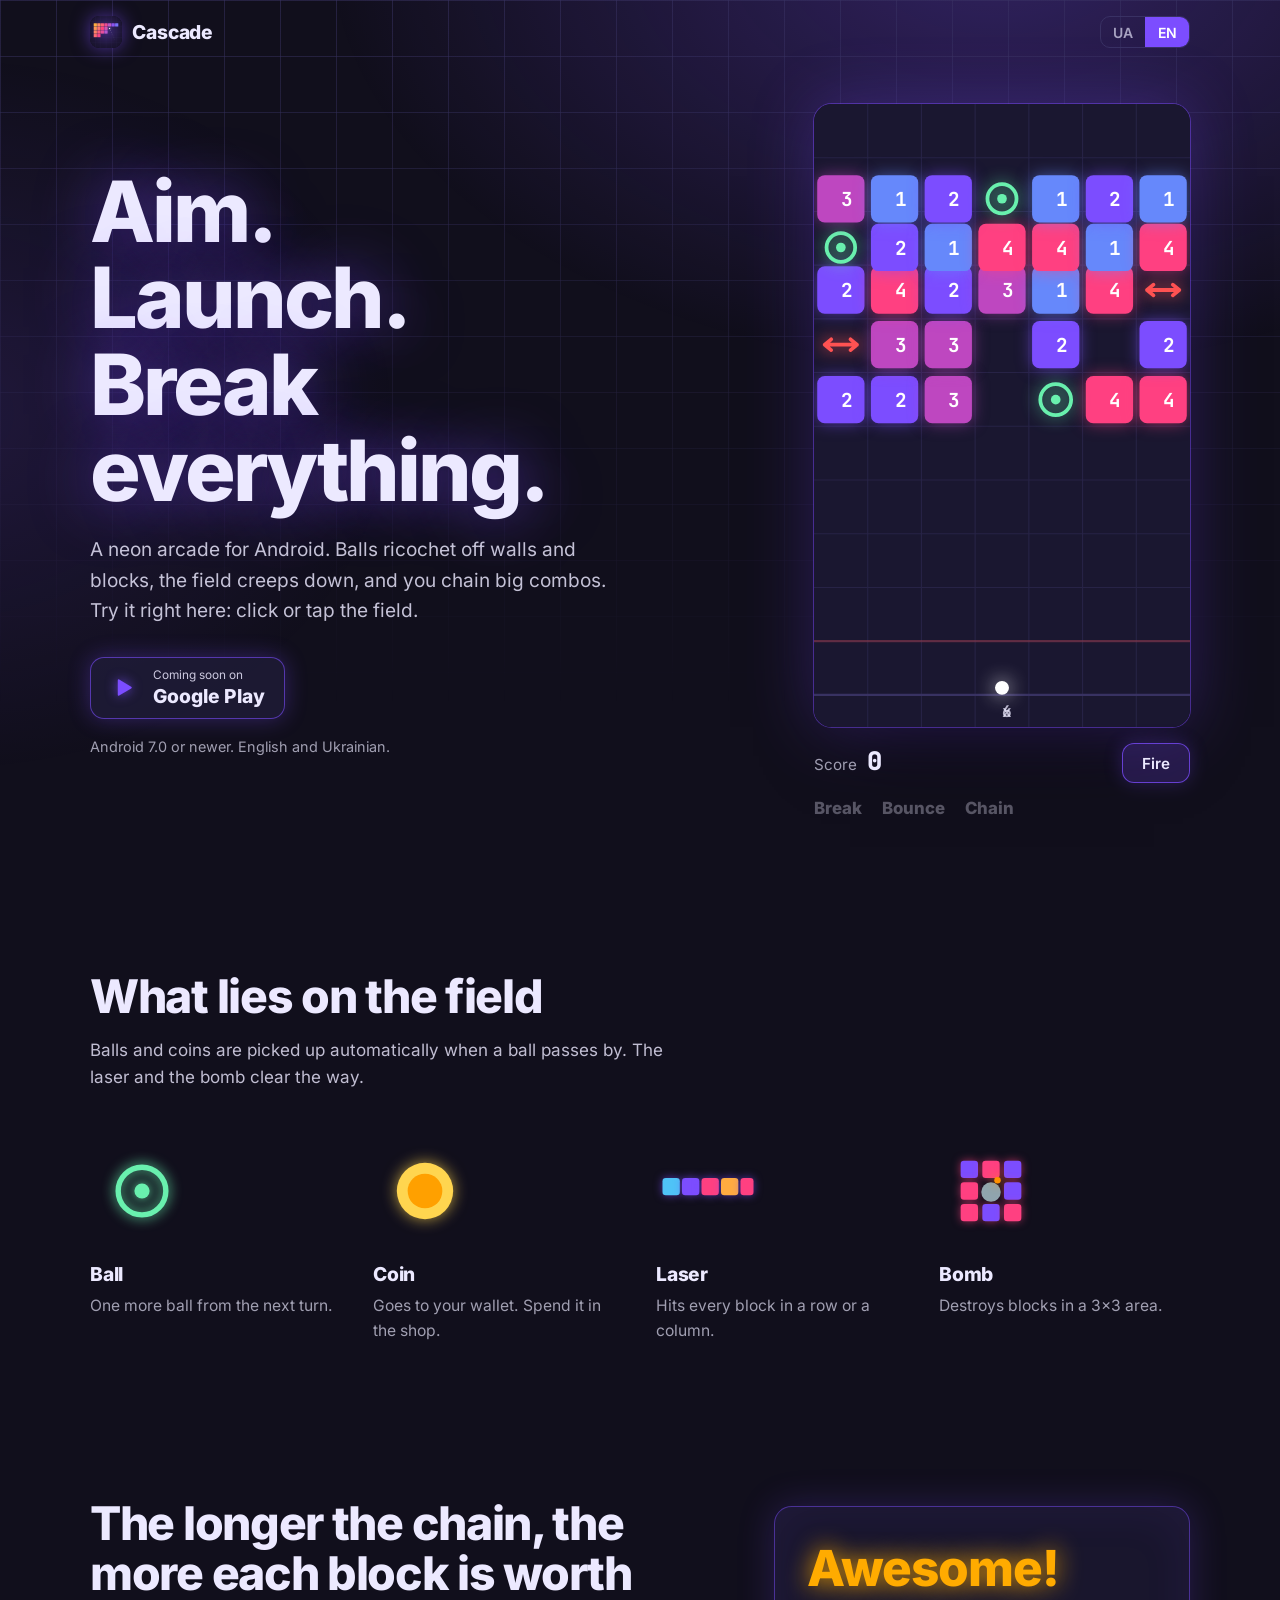
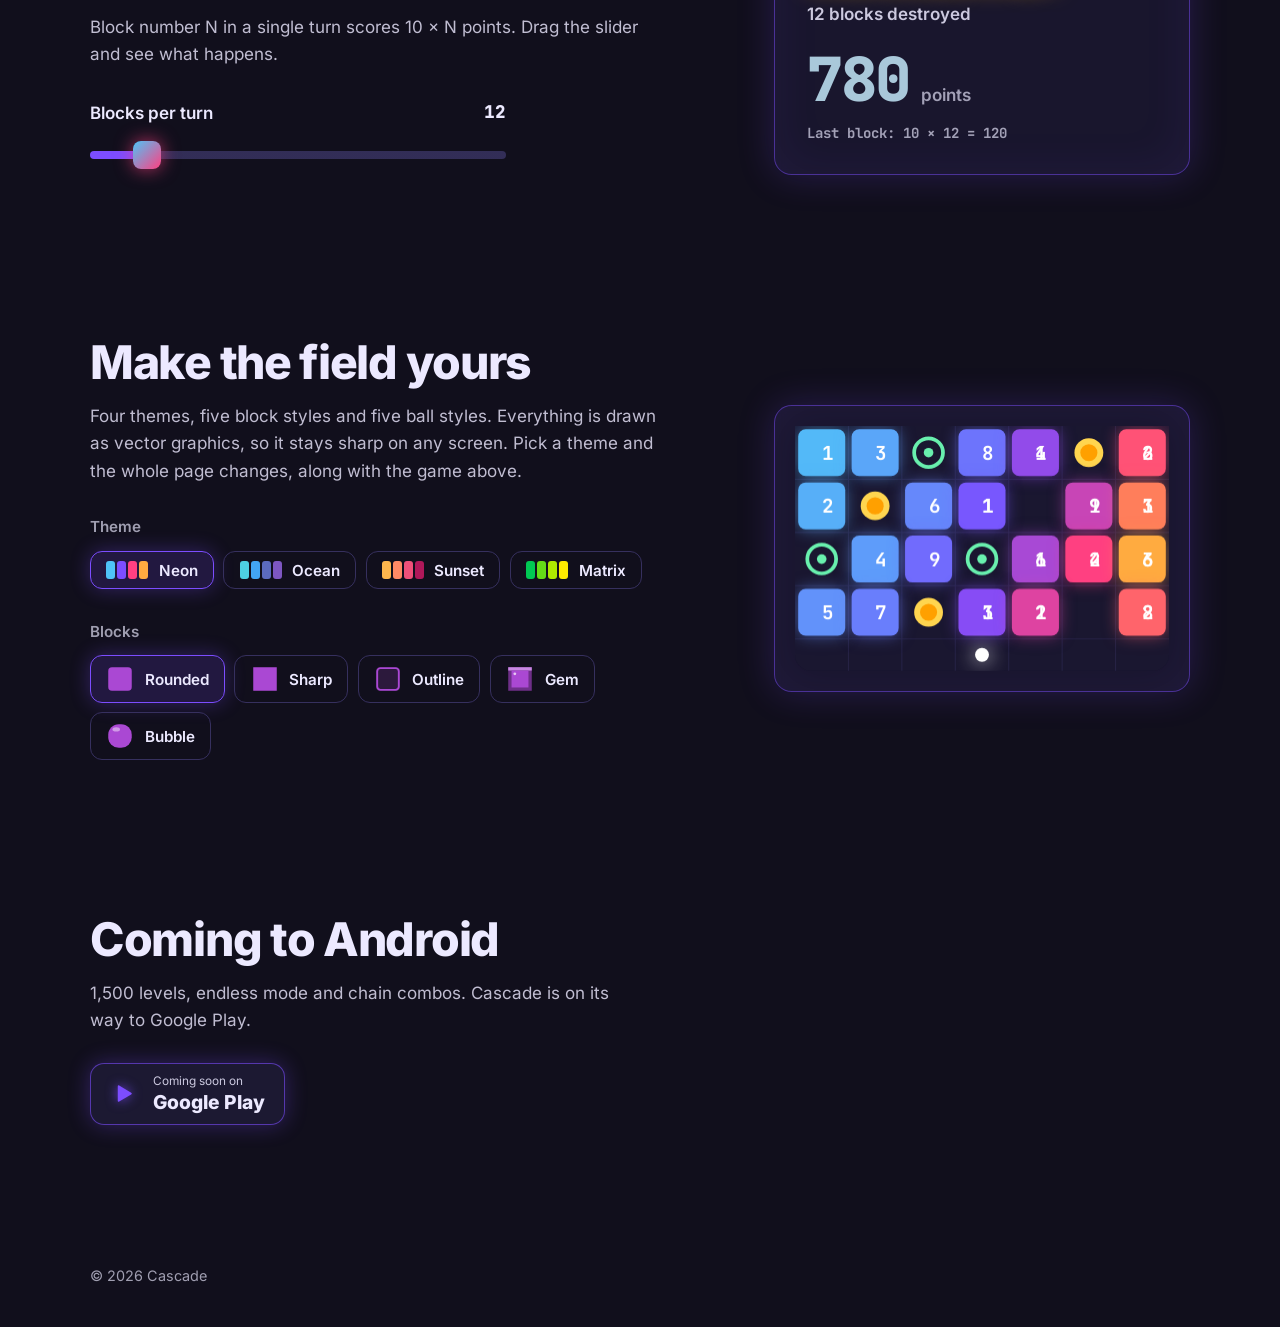
==== index.html @ 1130b884 "Add Cascade landing page and shared play-badge component - index.html: landing with a playable demo " ====
<!doctype html>
<html lang="uk">
<head>
  <meta charset="utf-8">
  <meta name="viewport" content="width=device-width, initial-scale=1">
  <title>Cascade: Ламай і відбивай</title>
  <meta name="description" content="Неонова аркада для Android: цілься, запускай кульки, ламай блоки й збирай комбо. 1500 рівнів і нескінченний режим. Скоро в Google Play.">
  <meta name="theme-color" content="#110F1C">
  <meta property="og:type" content="website">
  <meta property="og:title" content="Cascade: Ламай і відбивай">
  <meta property="og:description" content="Неонова аркада для Android: кульки, блоки й ланцюжки комбо. Скоро в Google Play.">
  <meta property="og:image" content="https://witchdoctor90.github.io/cascade-game-shared/assets/img/og.png">
  <meta name="twitter:card" content="summary_large_image">
  <link rel="icon" type="image/png" sizes="64x64" href="assets/img/icon-64.png">
  <link rel="icon" type="image/png" sizes="192x192" href="assets/img/icon-192.png">
  <link rel="apple-touch-icon" href="assets/img/icon-180.png">
  <link rel="preload" href="assets/fonts/inter_extrabold.ttf" as="font" type="font/ttf" crossorigin>
  <link rel="stylesheet" href="assets/css/site.css">
</head>
<body>
  <div class="backdrop" aria-hidden="true"></div>

  <header class="top">
    <a class="brand" href="#top" aria-label="Cascade">
      <img src="assets/img/icon-64.png" width="32" height="32" alt="">
      <span>Cascade</span>
    </a>
    <div class="lang" role="group" aria-label="Мова / Language">
      <button type="button" data-lang="uk" aria-pressed="true">UA</button>
      <button type="button" data-lang="en" aria-pressed="false">EN</button>
    </div>
  </header>

  <main id="top">
    <section class="hero">
      <div class="hero-copy">
        <h1>
          <span data-i18n="hero.l1">Цілься.</span>
          <span data-i18n="hero.l2">Запускай.</span>
          <span data-i18n="hero.l3">Ламай усе.</span>
        </h1>
        <p class="lead" data-i18n="hero.lead">Неонова аркада для Android. Кульки відлітають від стін і блоків, поле повільно опускається, а ти збираєш ланцюжки. Спробуй просто тут: наведи на поле й клікни.</p>
        <play-badge></play-badge>
        <p class="fine" data-i18n="hero.fine">Android 7.0 і новіший. Українська та англійська мови.</p>
      </div>

      <div class="stage">
        <div class="frame">
          <canvas id="game" tabindex="0" role="img"
                  data-i18n-attr="aria-label:game.label"
                  aria-label="Демо гри Cascade. Клікніть, щоб вистрелити кульками. Стрілки змінюють кут, пробіл стріляє."></canvas>
        </div>
        <div class="hud">
          <div class="score"><span data-i18n="game.score">Очки</span> <output id="score" aria-live="off">0</output></div>
          <ul class="words" aria-hidden="true">
            <li data-word="break" data-i18n="word.break">Ламай</li>
            <li data-word="bounce" data-i18n="word.bounce">Відбивай</li>
            <li data-word="chain" data-i18n="word.chain">Ланцюжки</li>
          </ul>
          <button type="button" id="fire" class="btn" data-i18n="game.fire">Вистрелити</button>
        </div>
      </div>
    </section>

    <section class="sec bonuses" id="bonuses">
      <div class="head">
        <h2 data-i18n="bonus.title">Що лежить на полі</h2>
        <p data-i18n="bonus.lead">Кульки та монети збираються самі, коли кулька пролітає поруч. Лазер і бомба розчищають шлях.</p>
      </div>
      <ul class="bonus-list">
        <li class="bonus" data-kind="ball">
          <svg viewBox="0 0 96 96" aria-hidden="true">
            <circle class="ring" cx="48" cy="48" r="22"/>
            <circle class="core" cx="48" cy="48" r="7"/>
            <text class="plus" x="48" y="30" text-anchor="middle">+1</text>
          </svg>
          <h3 data-i18n="bonus.ball.t">Кулька</h3>
          <p data-i18n="bonus.ball.d">Ще одна кулька з наступного ходу.</p>
        </li>
        <li class="bonus" data-kind="coin">
          <svg viewBox="0 0 96 96" aria-hidden="true">
            <ellipse class="coin-outer" cx="48" cy="48" rx="26" ry="26"/>
            <ellipse class="coin-inner" cx="48" cy="48" rx="16" ry="16"/>
          </svg>
          <h3 data-i18n="bonus.coin.t">Монета</h3>
          <p data-i18n="bonus.coin.d">Іде до гаманця. Витратиш у магазині.</p>
        </li>
        <li class="bonus" data-kind="laser">
          <svg viewBox="0 0 96 96" aria-hidden="true">
            <g class="row">
              <rect x="6" y="36" width="16" height="16" rx="3"/>
              <rect x="24" y="36" width="16" height="16" rx="3"/>
              <rect x="42" y="36" width="16" height="16" rx="3"/>
              <rect x="60" y="36" width="16" height="16" rx="3"/>
              <rect x="78" y="36" width="12" height="16" rx="3"/>
            </g>
            <rect class="beam" x="0" y="42" width="96" height="4" rx="2"/>
          </svg>
          <h3 data-i18n="bonus.laser.t">Лазер</h3>
          <p data-i18n="bonus.laser.d">Б'є по всіх блоках ряду або стовпця.</p>
        </li>
        <li class="bonus" data-kind="bomb">
          <svg viewBox="0 0 96 96" aria-hidden="true">
            <g class="around">
              <rect x="20" y="20" width="16" height="16" rx="3"/>
              <rect x="40" y="20" width="16" height="16" rx="3"/>
              <rect x="60" y="20" width="16" height="16" rx="3"/>
              <rect x="20" y="40" width="16" height="16" rx="3"/>
              <rect x="60" y="40" width="16" height="16" rx="3"/>
              <rect x="20" y="60" width="16" height="16" rx="3"/>
              <rect x="40" y="60" width="16" height="16" rx="3"/>
              <rect x="60" y="60" width="16" height="16" rx="3"/>
            </g>
            <circle class="bomb" cx="48" cy="49" r="9"/>
            <circle class="spark" cx="54" cy="38" r="3"/>
            <circle class="blast" cx="48" cy="48" r="10"/>
          </svg>
          <h3 data-i18n="bonus.bomb.t">Бомба</h3>
          <p data-i18n="bonus.bomb.d">Руйнує блоки в зоні 3×3.</p>
        </li>
      </ul>
    </section>

    <section class="sec combo" id="combo">
      <div class="head">
        <h2 data-i18n="combo.title">Чим довший ланцюжок, тим дорожчий кожен блок</h2>
        <p data-i18n="combo.lead">Блок номер N за один хід дає 10 × N очок. Перетягни повзунок і подивись, що виходить.</p>
        <div class="range">
          <label for="combo-range"><span data-i18n="combo.label">Блоків за хід</span> <output id="combo-n">12</output></label>
          <input id="combo-range" type="range" min="1" max="100" value="12">
        </div>
      </div>
      <div class="readout glow" id="readout">
        <div class="banner" id="combo-banner">Неймовірно!</div>
        <div class="sub" id="combo-sub">12 блоків знищено</div>
        <div class="points"><output id="combo-points">390</output> <span data-i18n="combo.points">очок</span></div>
        <p class="formula" id="combo-formula">Останній блок: 10 × 12 = 120</p>
      </div>
    </section>

    <section class="sec style" id="style">
      <div class="head">
        <h2 data-i18n="style.title">Зроби поле своїм</h2>
        <p data-i18n="style.lead">Чотири теми, п'ять стилів блоків і п'ять стилів кульок. Усе малюється векторно, тому лишається чітким на будь-якому екрані. Обери тему, і зміниться вся сторінка разом із грою нагорі.</p>
        <fieldset class="group">
          <legend data-i18n="style.themes">Тема</legend>
          <div class="choices" id="themes"></div>
        </fieldset>
        <fieldset class="group">
          <legend data-i18n="style.blocks">Блоки</legend>
          <div class="choices" id="blocks"></div>
        </fieldset>
      </div>
      <div class="preview glow">
        <canvas id="preview" aria-hidden="true"></canvas>
      </div>
    </section>

    <section class="sec closing">
      <h2 data-i18n="closing.title">Скоро на Android</h2>
      <p data-i18n="closing.lead">1500 рівнів, нескінченний режим і ланцюжки комбо. Cascade з'явиться в Google Play.</p>
      <play-badge></play-badge>
    </section>
  </main>

  <footer class="foot">
    <span>© 2026 Cascade</span>
  </footer>

  <script src="shared/play-badge.js" defer></script>
  <script src="assets/js/cascade.js" defer></script>
  <script src="assets/js/site.js" defer></script>
</body>
</html>
---- assets/css/site.css ----
/* Cascade landing. The palette follows the game's own neon theme and is swapped at runtime by site.js. */

@font-face { font-family: Inter; font-weight: 400; font-display: swap; src: url('../fonts/inter_regular.ttf') format('truetype'); }
@font-face { font-family: Inter; font-weight: 600; font-display: swap; src: url('../fonts/inter_semibold.ttf') format('truetype'); }
@font-face { font-family: Inter; font-weight: 800; font-display: swap; src: url('../fonts/inter_extrabold.ttf') format('truetype'); }
@font-face { font-family: 'JetBrains Mono'; font-weight: 700; font-display: swap; src: url('../fonts/jetbrains_mono_bold.ttf') format('truetype'); }
@font-face { font-family: 'JetBrains Mono'; font-weight: 800; font-display: swap; src: url('../fonts/jetbrains_mono_extrabold.ttf') format('truetype'); }

:root {
  --bg: #110f1c;
  --field: #1a1730;
  --line: #3b3566;
  --accent: #7c4dff;
  --on-accent: #fff;
  --surface: #221e3d;
  --text: #ece9ff;
  --item: #69f0ae;
  --coin: #ffd54f;
  --coin-inner: #ffa000;
  --laser: #ff5252;
  --bomb: #90a4ae;
  --spark: #ff9100;
  --b0: #4fc3f7;
  --b1: #7c4dff;
  --b2: #ff4081;
  --b3: #ffab40;
  --muted: color-mix(in srgb, var(--text) 66%, transparent);
  --gutter: clamp(1rem, 4vw, 2.5rem);
  --page: 1180px;
  --sans: Inter, system-ui, -apple-system, 'Segoe UI', sans-serif;
  --mono: 'JetBrains Mono', ui-monospace, 'SFMono-Regular', Menlo, monospace;
}

*, *::before, *::after { box-sizing: border-box; }

html { scroll-behavior: smooth; -webkit-text-size-adjust: 100%; }

body {
  margin: 0;
  background: var(--bg);
  color: var(--text);
  font: 400 1.0625rem/1.6 var(--sans);
  transition: background-color 0.4s ease, color 0.4s ease;
}

:focus-visible { outline: 2px solid var(--accent); outline-offset: 3px; }

/* ---------------------------------------------------------------- backdrop */

.backdrop {
  position: fixed;
  inset: 0;
  z-index: -1;
  pointer-events: none;
  background:
    radial-gradient(60rem 38rem at 78% -6%, color-mix(in srgb, var(--accent) 30%, transparent), transparent 70%),
    radial-gradient(40rem 32rem at -4% 46%, color-mix(in srgb, var(--accent) 14%, transparent), transparent 70%);
}

.backdrop::after {
  content: '';
  position: absolute;
  inset: 0;
  background-image:
    linear-gradient(color-mix(in srgb, var(--line) 50%, transparent) 1px, transparent 1px),
    linear-gradient(90deg, color-mix(in srgb, var(--line) 50%, transparent) 1px, transparent 1px);
  background-size: 56px 56px;
  mask-image: linear-gradient(180deg, #000 0%, transparent 78%);
  -webkit-mask-image: linear-gradient(180deg, #000 0%, transparent 78%);
}

/* ---------------------------------------------------------------- header */

.top {
  display: flex;
  align-items: center;
  justify-content: space-between;
  max-width: var(--page);
  margin: 0 auto;
  padding: 1rem var(--gutter);
}

.brand {
  display: inline-flex;
  align-items: center;
  gap: 0.65rem;
  color: var(--text);
  font-weight: 800;
  font-size: 1.2rem;
  letter-spacing: -0.01em;
  text-decoration: none;
}

.brand img {
  border-radius: 9px;
  box-shadow: 0 0 18px color-mix(in srgb, var(--accent) 55%, transparent);
}

.lang {
  display: inline-flex;
  border: 1px solid color-mix(in srgb, var(--line) 90%, transparent);
  border-radius: 10px;
  overflow: hidden;
}

.lang button {
  min-width: 2.75rem;
  padding: 0.4rem 0.7rem;
  border: 0;
  background: transparent;
  color: var(--muted);
  font: 600 0.875rem var(--sans);
  cursor: pointer;
  transition: background-color 0.2s, color 0.2s;
}

.lang button[aria-pressed='true'] { background: var(--accent); color: var(--on-accent); }

/* ---------------------------------------------------------------- glow panel (the game's own card) */

.glow {
  border: 1px solid color-mix(in srgb, var(--accent) 50%, transparent);
  border-radius: 1.1rem;
  background: color-mix(in srgb, var(--surface) 55%, transparent);
  box-shadow:
    0 0 36px color-mix(in srgb, var(--accent) 22%, transparent),
    inset 0 0 50px color-mix(in srgb, var(--accent) 8%, transparent);
  backdrop-filter: blur(6px);
  transition: border-color 0.4s, box-shadow 0.4s, background-color 0.4s;
}

/* ---------------------------------------------------------------- hero */

.hero {
  display: grid;
  grid-template-columns: minmax(0, 1.1fr) minmax(0, 23.5rem);
  gap: clamp(2rem, 6vw, 5rem);
  align-items: center;
  max-width: var(--page);
  margin: 0 auto;
  padding: clamp(1rem, 4vw, 2.5rem) var(--gutter) clamp(2.5rem, 6vw, 4.5rem);
}

h1 {
  margin: 0 0 1.4rem;
  font-size: clamp(2.8rem, 6.6vw, 5.4rem);
  font-weight: 800;
  line-height: 1.02;
  letter-spacing: -0.035em;
  text-shadow: 0 0 0.7em color-mix(in srgb, var(--accent) 60%, transparent);
}

h1 span { display: block; }

.lead {
  max-width: 34rem;
  margin: 0 0 1.9rem;
  color: color-mix(in srgb, var(--text) 82%, transparent);
  font-size: 1.1875rem;
}

.fine { margin: 1rem 0 0; color: var(--muted); font-size: 0.9rem; }

play-badge {
  --pb-font: var(--sans);
  --pb-fg: var(--text);
  --pb-muted: var(--text);
  --pb-accent: var(--accent);
  --pb-bg: color-mix(in srgb, var(--surface) 70%, transparent);
  --pb-border: color-mix(in srgb, var(--accent) 60%, transparent);
  --pb-glow: 0 0 22px color-mix(in srgb, var(--accent) 32%, transparent);
  --pb-radius: 14px;
  --pb-mark-filter: drop-shadow(0 0 6px color-mix(in srgb, var(--accent) 80%, transparent));
}

.stage { width: 100%; max-width: 23.5rem; justify-self: center; }

.frame {
  border-radius: 1.1rem;
  box-shadow:
    0 0 0 1px color-mix(in srgb, var(--accent) 45%, transparent),
    0 0 64px color-mix(in srgb, var(--accent) 30%, transparent),
    0 36px 80px -36px #000;
  transition: box-shadow 0.4s;
}

#game {
  display: block;
  width: 100%;
  aspect-ratio: 7 / 11.6;
  border-radius: 1.1rem;
  cursor: crosshair;
  touch-action: pan-y;
  -webkit-tap-highlight-color: transparent;
}

#game:focus-visible { outline-offset: 5px; }

.hud {
  display: flex;
  flex-wrap: wrap;
  align-items: center;
  justify-content: space-between;
  gap: 0.75rem 1rem;
  margin-top: 1rem;
}

.score { display: flex; align-items: baseline; gap: 0.6rem; color: var(--muted); font-size: 0.95rem; }

.score output {
  min-width: 5ch;
  font: 800 1.6rem/1 var(--mono);
  color: var(--text);
  transition: color 0.3s;
}

.words {
  order: 3;
  display: flex;
  flex-basis: 100%;
  gap: 1.25rem;
  margin: 0;
  padding: 0;
  list-style: none;
  font-weight: 800;
  font-size: 1.05rem;
}

.words li {
  color: color-mix(in srgb, var(--text) 32%, transparent);
  transition: color 0.35s ease, text-shadow 0.35s ease;
}

.words li.lit {
  color: var(--text);
  text-shadow: 0 0 14px var(--accent), 0 0 4px color-mix(in srgb, var(--accent) 80%, transparent);
  transition-duration: 0.06s;
}

.btn {
  padding: 0.6rem 1.2rem;
  border: 1px solid color-mix(in srgb, var(--accent) 75%, transparent);
  border-radius: 12px;
  background: color-mix(in srgb, var(--accent) 20%, transparent);
  color: var(--text);
  font: 600 0.95rem var(--sans);
  box-shadow: 0 0 18px color-mix(in srgb, var(--accent) 25%, transparent);
  cursor: pointer;
  transition: box-shadow 0.2s, background-color 0.2s, transform 0.1s;
}

.btn:hover { background: color-mix(in srgb, var(--accent) 32%, transparent); box-shadow: 0 0 28px color-mix(in srgb, var(--accent) 50%, transparent); }
.btn:active { transform: translateY(1px); }

/* ---------------------------------------------------------------- sections */

.sec {
  max-width: var(--page);
  margin: 0 auto;
  padding: clamp(3rem, 6vw, 5rem) var(--gutter);
}

h2 {
  margin: 0 0 1rem;
  max-width: 22ch;
  font-size: clamp(1.9rem, 3.8vw, 2.9rem);
  font-weight: 800;
  line-height: 1.08;
  letter-spacing: -0.028em;
}

.head p { max-width: 36rem; margin: 0; color: color-mix(in srgb, var(--text) 80%, transparent); }

/* bonuses */

.bonus-list {
  display: grid;
  grid-template-columns: repeat(4, minmax(0, 1fr));
  gap: 2.5rem 2rem;
  margin: 3rem 0 0;
  padding: 0;
  list-style: none;
}

.bonus h3 { margin: 1rem 0 0.25rem; font-size: 1.2rem; font-weight: 800; letter-spacing: -0.01em; }
.bonus p { margin: 0; max-width: 16rem; color: var(--muted); font-size: 0.975rem; }

.bonus svg { display: block; width: 6.5rem; height: 6.5rem; overflow: visible; }
.bonus svg * { transform-box: fill-box; transform-origin: center; }

.bonus .ring { fill: none; stroke: var(--item); stroke-width: 5; filter: drop-shadow(0 0 6px var(--item)); }
.bonus .core { fill: var(--item); filter: drop-shadow(0 0 5px var(--item)); }
.bonus .plus { fill: var(--item); font: 800 15px var(--mono); opacity: 0; }

.bonus .coin-outer { fill: var(--coin); filter: drop-shadow(0 0 7px color-mix(in srgb, var(--coin) 70%, transparent)); }
.bonus .coin-inner { fill: var(--coin-inner); }

.bonus .row rect { fill: var(--b1); filter: drop-shadow(0 0 4px color-mix(in srgb, var(--b1) 60%, transparent)); }
.bonus .row rect:nth-child(1) { fill: var(--b0); --i: 0; }
.bonus .row rect:nth-child(2) { fill: var(--b1); --i: 1; }
.bonus .row rect:nth-child(3) { fill: var(--b2); --i: 2; }
.bonus .row rect:nth-child(4) { fill: var(--b3); --i: 3; }
.bonus .row rect:nth-child(5) { fill: var(--b2); --i: 4; }
.bonus .beam { fill: var(--laser); opacity: 0; transform-origin: left center; filter: drop-shadow(0 0 6px var(--laser)); }

.bonus .around rect { fill: var(--b2); filter: drop-shadow(0 0 4px color-mix(in srgb, var(--b2) 60%, transparent)); }
.bonus .around rect:nth-child(odd) { fill: var(--b1); }
.bonus .bomb { fill: var(--bomb); }
.bonus .spark { fill: var(--spark); filter: drop-shadow(0 0 5px var(--spark)); }
.bonus .blast { fill: none; stroke: var(--spark); stroke-width: 3; opacity: 0; }

.bonus.play .ring { animation: ring-pulse 0.9s ease-out; }
.bonus.play .plus { animation: plus-rise 1s ease-out; }
.bonus.play .coin-outer, .bonus.play .coin-inner { animation: coin-spin 1.1s ease-in-out; }
.bonus.play .beam { animation: beam 2.4s ease-out; }
.bonus.play .row rect { animation: knock 2.4s ease-in; animation-delay: calc(var(--i) * 0.07s); }
.bonus.play .blast { animation: blast 2.2s ease-out; }
.bonus.play .around rect { animation: knock 2.2s ease-in; animation-delay: 0.18s; }

@keyframes ring-pulse { 0% { transform: scale(1); } 35% { transform: scale(1.35); } 100% { transform: scale(1); } }
@keyframes plus-rise { 0% { opacity: 0; transform: translateY(8px); } 30% { opacity: 1; } 100% { opacity: 0; transform: translateY(-12px); } }
@keyframes coin-spin { 0% { transform: scaleX(1); } 25% { transform: scaleX(0.08); } 50% { transform: scaleX(1); } 75% { transform: scaleX(0.08); } 100% { transform: scaleX(1); } }
@keyframes beam { 0% { opacity: 1; transform: scaleX(0); } 22% { opacity: 1; transform: scaleX(1); } 36%, 100% { opacity: 0; transform: scaleX(1); } }
@keyframes knock {
  0%, 24% { transform: scale(1); opacity: 1; }
  38%, 78% { transform: scale(0.2); opacity: 0; }
  100% { transform: scale(1); opacity: 1; }
}
@keyframes blast { 0% { opacity: 0.9; transform: scale(1); } 40% { opacity: 0; transform: scale(6); } 100% { opacity: 0; transform: scale(6); } }

/* combo */

.combo {
  display: grid;
  grid-template-columns: minmax(0, 1fr) minmax(0, 26rem);
  gap: clamp(2rem, 6vw, 5rem);
  align-items: center;
}

.range { max-width: 26rem; margin-top: 2rem; }

.range label { display: flex; justify-content: space-between; font-weight: 600; }
.range output { font: 800 1.1rem var(--mono); }

input[type='range'] {
  --fill: 11%;
  width: 100%;
  height: 2.5rem;
  margin: 0.5rem 0 0;
  background: transparent;
  cursor: pointer;
  -webkit-appearance: none;
  appearance: none;
}

input[type='range']::-webkit-slider-runnable-track {
  height: 8px;
  border-radius: 4px;
  background: linear-gradient(90deg, var(--accent) var(--fill), color-mix(in srgb, var(--line) 80%, transparent) var(--fill));
}

input[type='range']::-moz-range-track {
  height: 8px;
  border-radius: 4px;
  background: linear-gradient(90deg, var(--accent) var(--fill), color-mix(in srgb, var(--line) 80%, transparent) var(--fill));
}

input[type='range']::-webkit-slider-thumb {
  width: 28px;
  height: 28px;
  margin-top: -10px;
  border: 0;
  border-radius: 8px;
  background: linear-gradient(135deg, var(--b0), var(--b2));
  box-shadow: 0 0 18px color-mix(in srgb, var(--b2) 70%, transparent);
  -webkit-appearance: none;
}

input[type='range']::-moz-range-thumb {
  width: 28px;
  height: 28px;
  border: 0;
  border-radius: 8px;
  background: linear-gradient(135deg, var(--b0), var(--b2));
  box-shadow: 0 0 18px color-mix(in srgb, var(--b2) 70%, transparent);
}

.readout { display: grid; align-content: center; gap: 0.3rem; min-height: 16rem; padding: 2rem; }
.readout.pop { animation: readout-pop 0.4s ease-out; }
@keyframes readout-pop {
  0% { transform: scale(1); }
  35% { transform: scale(1.025); box-shadow: 0 0 56px color-mix(in srgb, var(--accent) 55%, transparent), inset 0 0 50px color-mix(in srgb, var(--accent) 14%, transparent); }
  100% { transform: scale(1); }
}

.banner {
  display: flex;
  align-items: center;
  min-height: 3.6rem;
  font-size: clamp(2rem, 4.6vw, 3.1rem);
  font-weight: 800;
  line-height: 1.05;
  letter-spacing: -0.02em;
  transition: color 0.2s;
  text-shadow: 0 0 0.5em currentColor;
}

.banner[data-tier='0'] { color: var(--muted); font-size: 1.15rem; font-weight: 600; letter-spacing: 0; text-shadow: none; }
.banner[data-tier='5'] { animation: rainbow 2.6s linear infinite; }

@keyframes rainbow {
  0% { color: hsl(0 78% 68%); }
  17% { color: hsl(60 78% 66%); }
  33% { color: hsl(120 70% 66%); }
  50% { color: hsl(180 78% 66%); }
  67% { color: hsl(240 85% 74%); }
  83% { color: hsl(300 78% 70%); }
  100% { color: hsl(360 78% 68%); }
}

.sub { color: color-mix(in srgb, var(--text) 85%, transparent); font-weight: 600; }

.points { margin-top: 1rem; display: flex; align-items: baseline; gap: 0.7rem; color: var(--muted); font-weight: 600; }
.points output { font: 800 clamp(2.5rem, 5.4vw, 3.8rem)/1 var(--mono); letter-spacing: -0.03em; transition: color 0.3s; }

.formula { margin: 0.6rem 0 0; color: var(--muted); font: 700 0.875rem var(--mono); }

/* style shop */

.style {
  display: grid;
  grid-template-columns: minmax(0, 1fr) minmax(0, 26rem);
  gap: clamp(2rem, 6vw, 5rem);
  align-items: center;
}

.group { min-width: 0; margin: 1.9rem 0 0; padding: 0; border: 0; }
.group legend { padding: 0; margin-bottom: 0.7rem; color: var(--muted); font-weight: 600; font-size: 0.95rem; }
.choices { display: flex; flex-wrap: wrap; gap: 0.6rem; }

.choice {
  display: inline-flex;
  align-items: center;
  gap: 0.65rem;
  padding: 0.55rem 0.95rem;
  border: 1px solid color-mix(in srgb, var(--line) 90%, transparent);
  border-radius: 12px;
  background: transparent;
  color: var(--text);
  font: 600 0.95rem var(--sans);
  cursor: pointer;
  transition: border-color 0.2s, background-color 0.2s, box-shadow 0.2s;
}

.choice:hover { border-color: color-mix(in srgb, var(--accent) 60%, transparent); }

.choice[aria-pressed='true'] {
  border-color: var(--accent);
  background: color-mix(in srgb, var(--accent) 16%, transparent);
  box-shadow: 0 0 20px color-mix(in srgb, var(--accent) 32%, transparent);
}

.swatch { display: inline-flex; gap: 2px; }
.swatch i { width: 9px; height: 18px; border-radius: 3px; }
.mini { width: 28px; height: 28px; }

.preview { padding: 1.25rem; }
#preview { display: block; width: 100%; aspect-ratio: 7 / 4.6; }

/* closing */

.closing { padding-bottom: clamp(4rem, 9vw, 8rem); }
.closing p { max-width: 34rem; margin: 0 0 1.8rem; color: color-mix(in srgb, var(--text) 80%, transparent); }

.foot {
  max-width: var(--page);
  margin: 0 auto;
  padding: 1.5rem var(--gutter) 2.5rem;
  color: var(--muted);
  font-size: 0.9rem;
}

/* ---------------------------------------------------------------- small screens */

@media (max-width: 900px) {
  .hero, .combo, .style { grid-template-columns: minmax(0, 1fr); }
  .stage { max-width: 24rem; justify-self: start; }
  .bonus-list { grid-template-columns: repeat(2, minmax(0, 1fr)); }
  .readout { min-height: 0; }
  .preview { max-width: 26rem; }
}

@media (max-width: 540px) {
  body { font-size: 1rem; }
  .lead { font-size: 1.0625rem; }
  .stage { justify-self: center; }
  .readout { padding: 1.5rem; }
}

@media (prefers-reduced-motion: reduce) {
  html { scroll-behavior: auto; }
  *, *::before, *::after { animation: none !important; transition: none !important; }
  .banner[data-tier='5'] { color: hsl(330 80% 70%); }
}
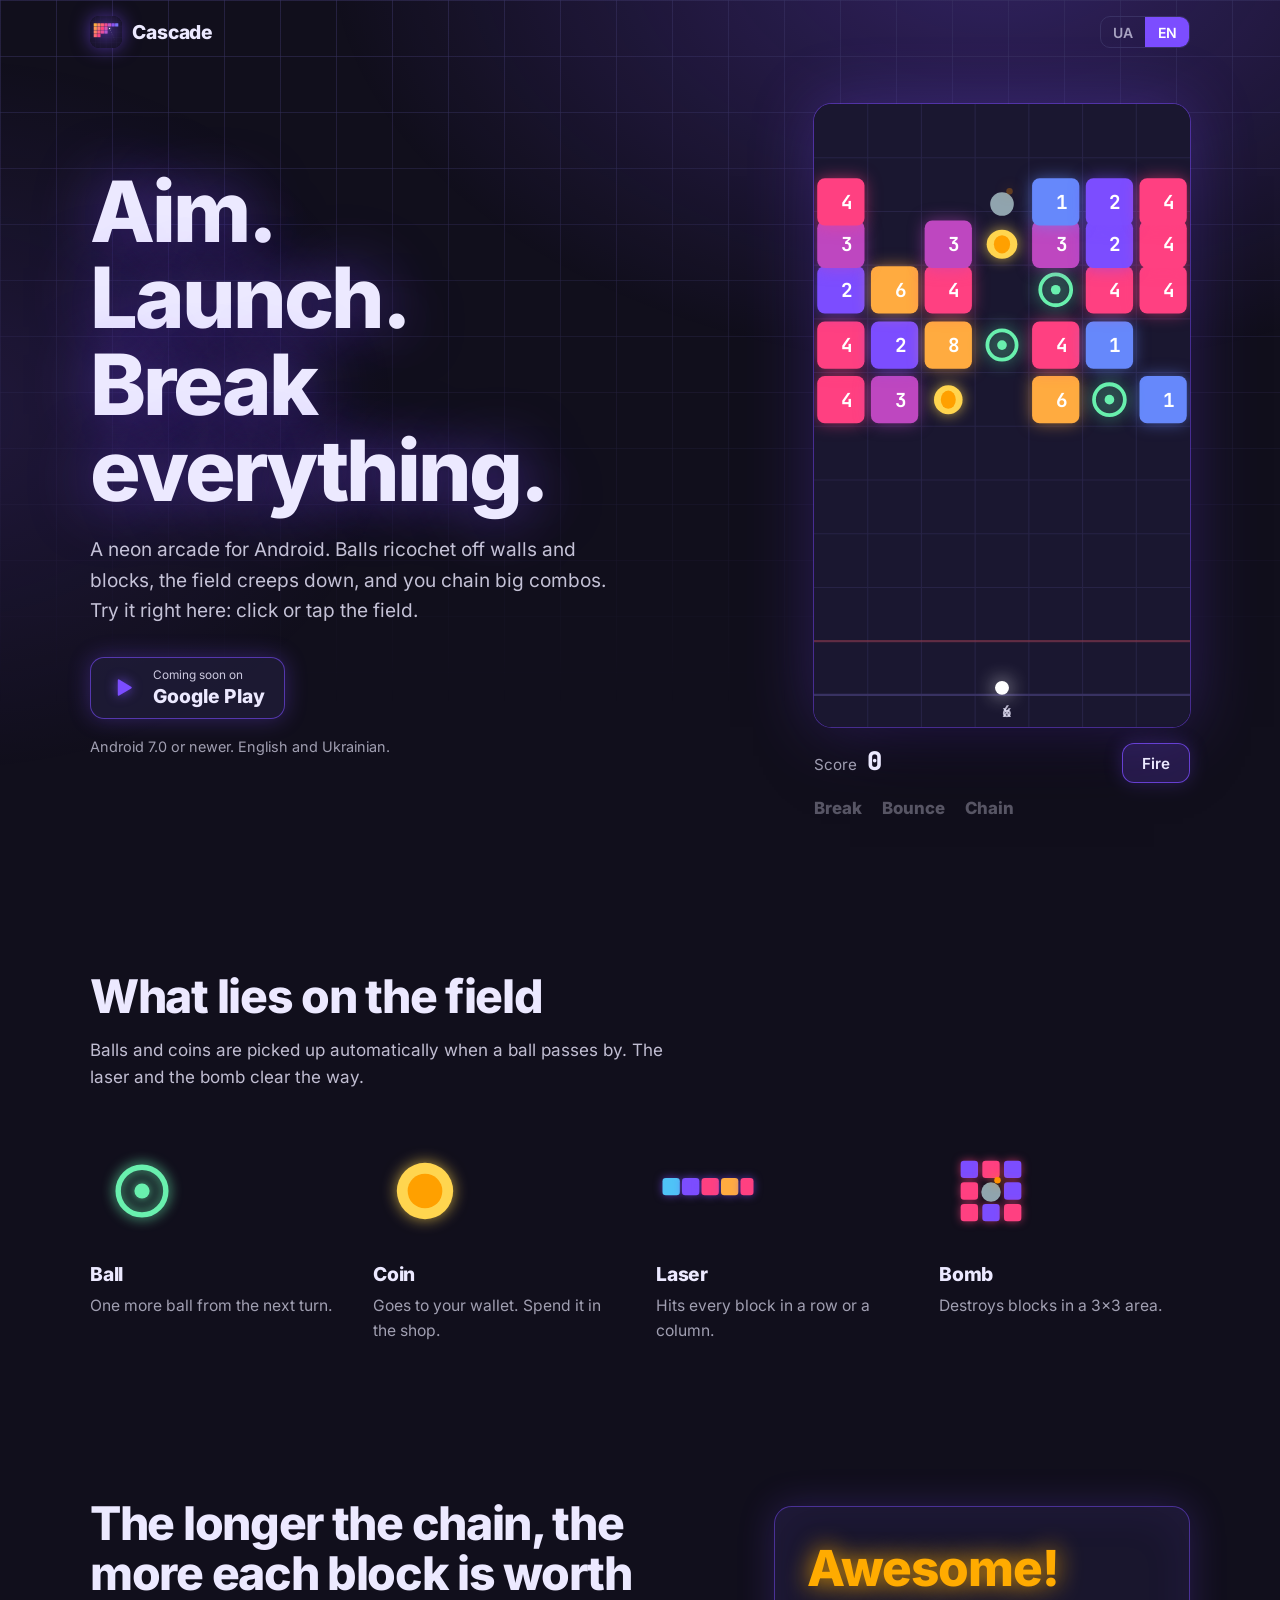
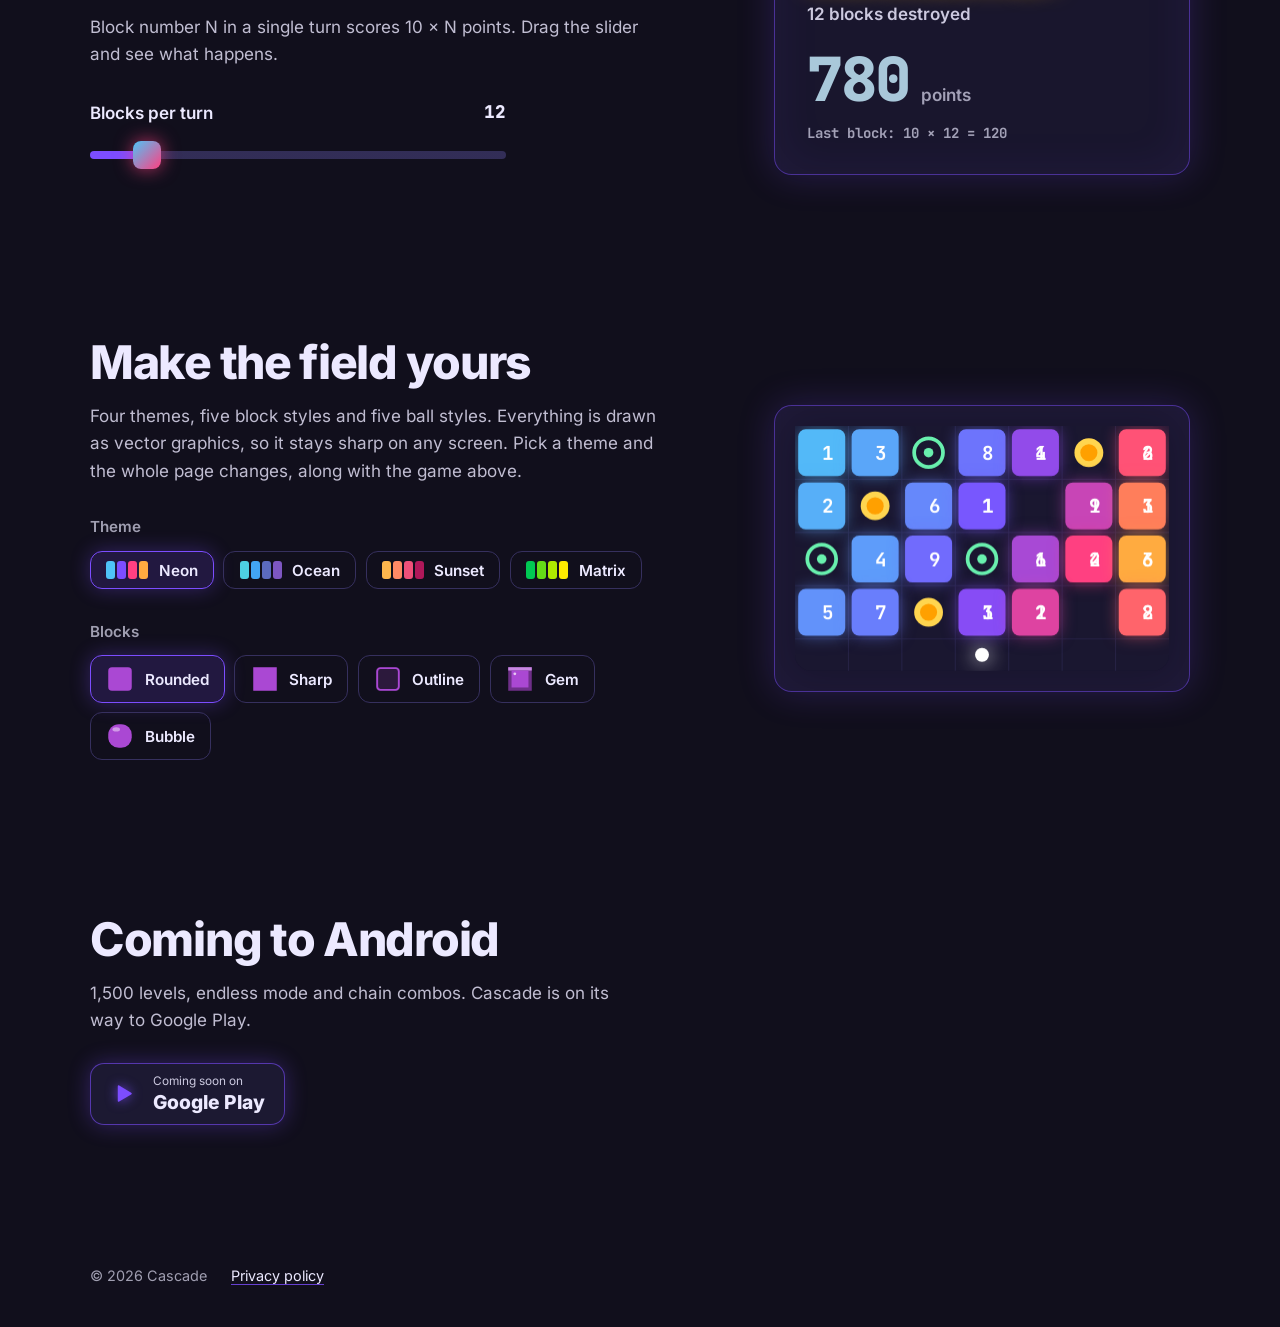
==== commit d6a49347: "Add privacy policy page and footer link Co-Authored-By: Claude Sonnet 5.5 <noreply@anthropic.com> Cl" ====
--- a/index.html
+++ b/index.html
@@ -165,6 +165,7 @@
 
   <footer class="foot">
     <span>© 2026 Cascade</span>
+    <a href="privacy/" data-i18n="footer.privacy">Політика конфіденційності</a>
   </footer>
 
   <script src="shared/play-badge.js" defer></script>
--- a/assets/css/site.css
+++ b/assets/css/site.css
@@ -478,7 +478,25 @@
   padding: 1.5rem var(--gutter) 2.5rem;
   color: var(--muted);
   font-size: 0.9rem;
-}
+  display: flex;
+  flex-wrap: wrap;
+  gap: 0.5rem 1.5rem;
+}
+
+/* privacy page */
+
+.prose-wrap { max-width: 46rem; }
+.prose { color: color-mix(in srgb, var(--text) 88%, transparent); line-height: 1.7; }
+.prose[hidden] { display: none; }
+.prose h1 { max-width: none; margin: 0 0 1.5rem; font-size: clamp(2rem, 5vw, 3rem); line-height: 1.08; text-shadow: none; }
+.prose h2 { max-width: none; margin: 2.25rem 0 0.6rem; font-size: 1.45rem; letter-spacing: -0.015em; }
+.prose h3 { margin: 1.5rem 0 0.4rem; font-size: 1.1rem; font-weight: 800; }
+.prose p, .prose ul { margin: 0 0 1rem; }
+.prose ul { padding-left: 1.25rem; }
+.prose li { margin-bottom: 0.35rem; }
+.prose a, .foot a { color: var(--text); text-decoration-color: color-mix(in srgb, var(--accent) 80%, transparent); text-underline-offset: 3px; }
+.prose a:hover, .foot a:hover { text-decoration-color: var(--text); }
+.prose strong { color: var(--text); }
 
 /* ---------------------------------------------------------------- small screens */
 
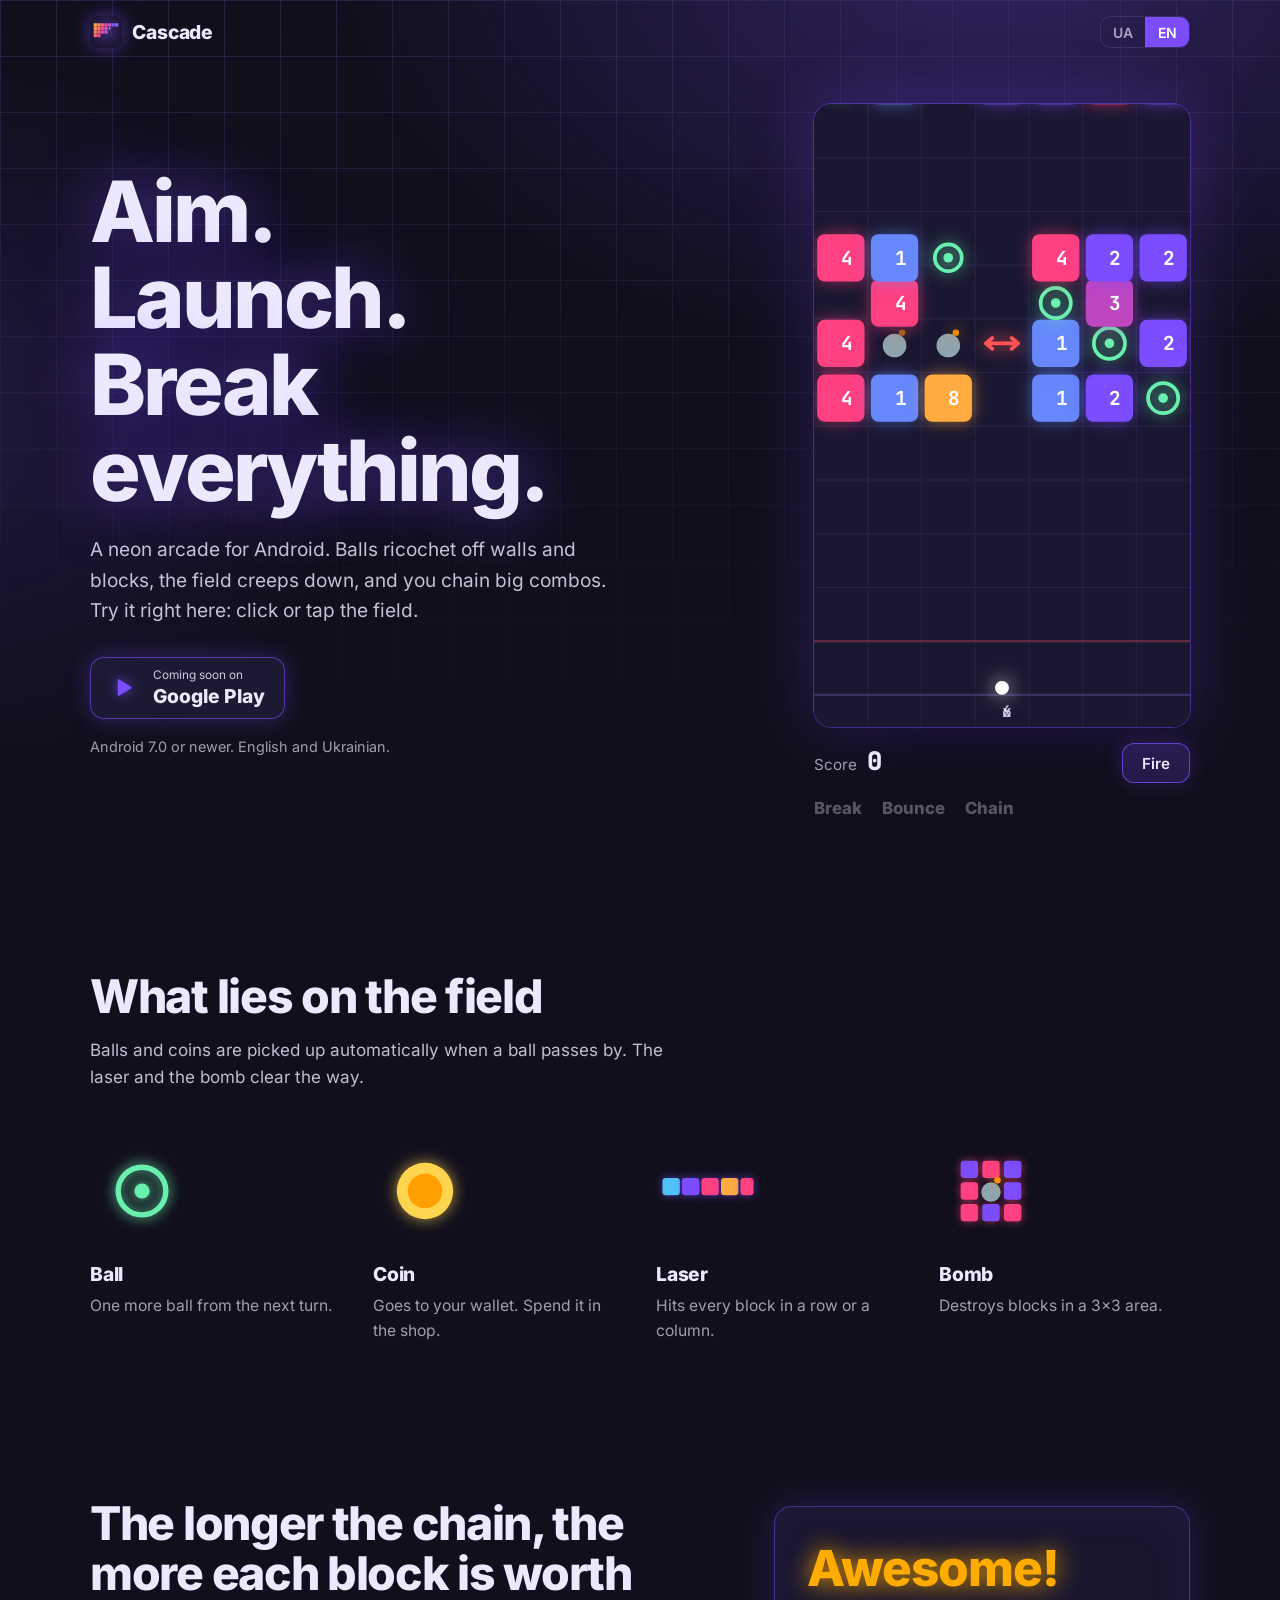
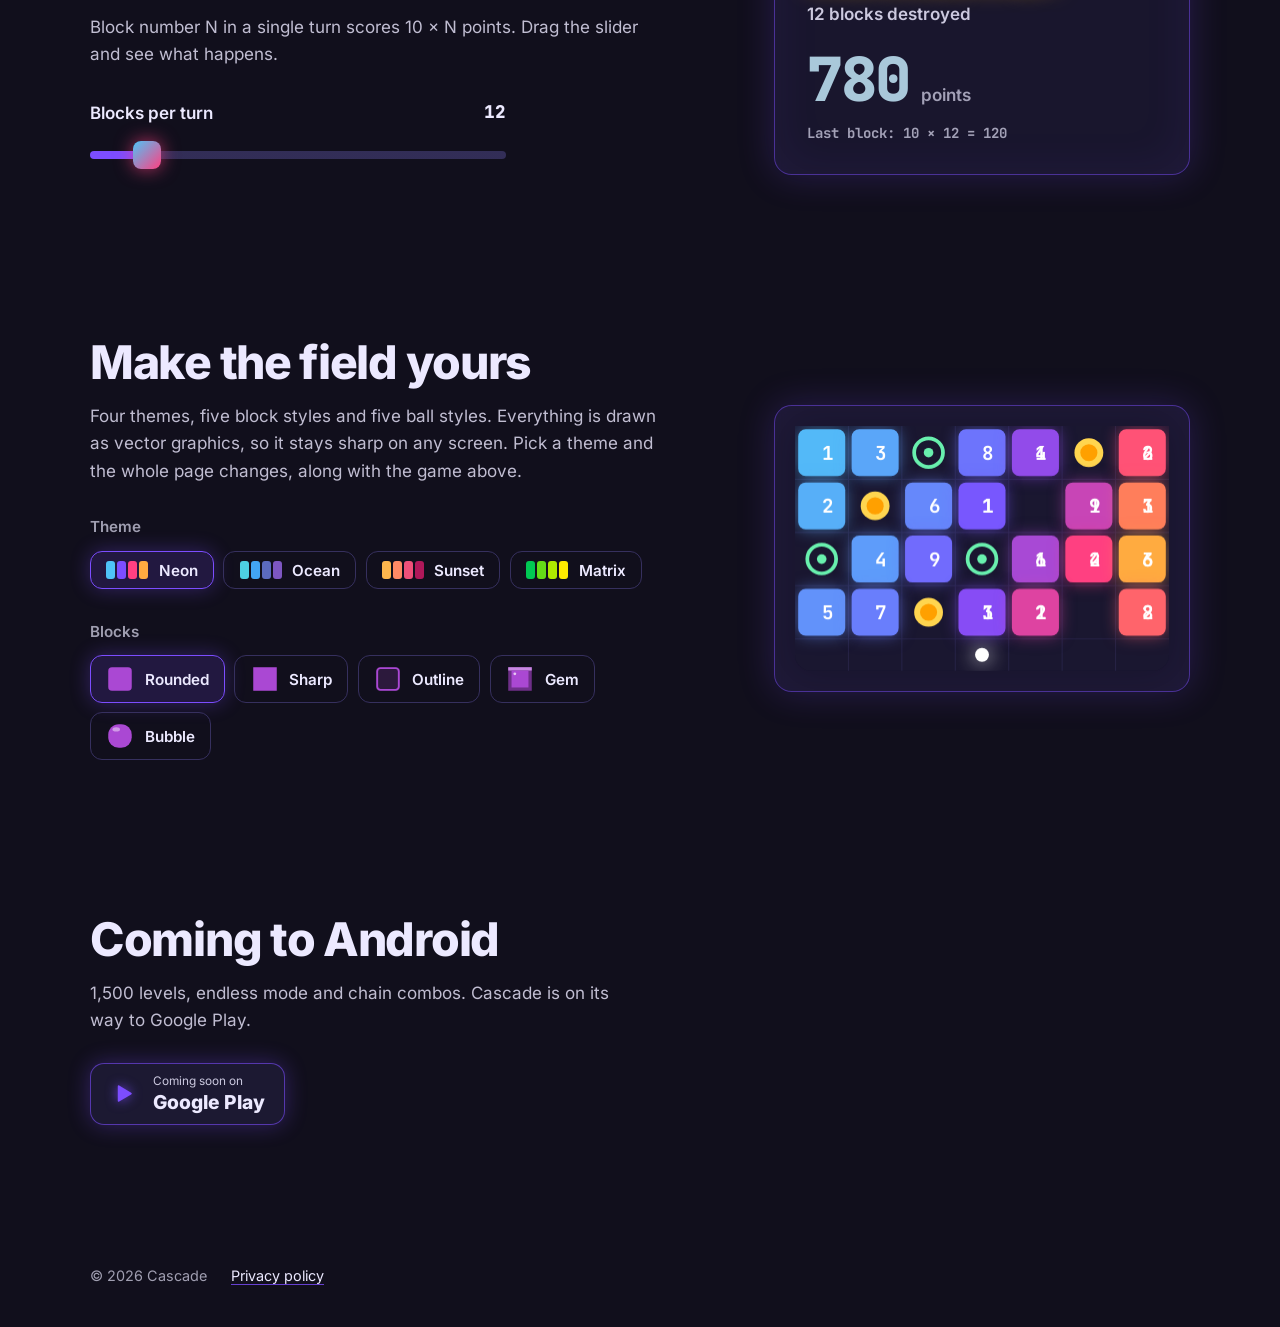
==== commit 802b7d32: "Keep HTML text for missing i18n keys and version asset URLs Co-Authored-By: Claude Sonnet 5.5 <norep" ====
--- a/index.html
+++ b/index.html
@@ -15,7 +15,7 @@
   <link rel="icon" type="image/png" sizes="192x192" href="assets/img/icon-192.png">
   <link rel="apple-touch-icon" href="assets/img/icon-180.png">
   <link rel="preload" href="assets/fonts/inter_extrabold.ttf" as="font" type="font/ttf" crossorigin>
-  <link rel="stylesheet" href="assets/css/site.css">
+  <link rel="stylesheet" href="assets/css/site.css?v=2">
 </head>
 <body>
   <div class="backdrop" aria-hidden="true"></div>
@@ -168,8 +168,8 @@
     <a href="privacy/" data-i18n="footer.privacy">Політика конфіденційності</a>
   </footer>
 
-  <script src="shared/play-badge.js" defer></script>
-  <script src="assets/js/cascade.js" defer></script>
-  <script src="assets/js/site.js" defer></script>
+  <script src="shared/play-badge.js?v=2" defer></script>
+  <script src="assets/js/cascade.js?v=2" defer></script>
+  <script src="assets/js/site.js?v=2" defer></script>
 </body>
 </html>
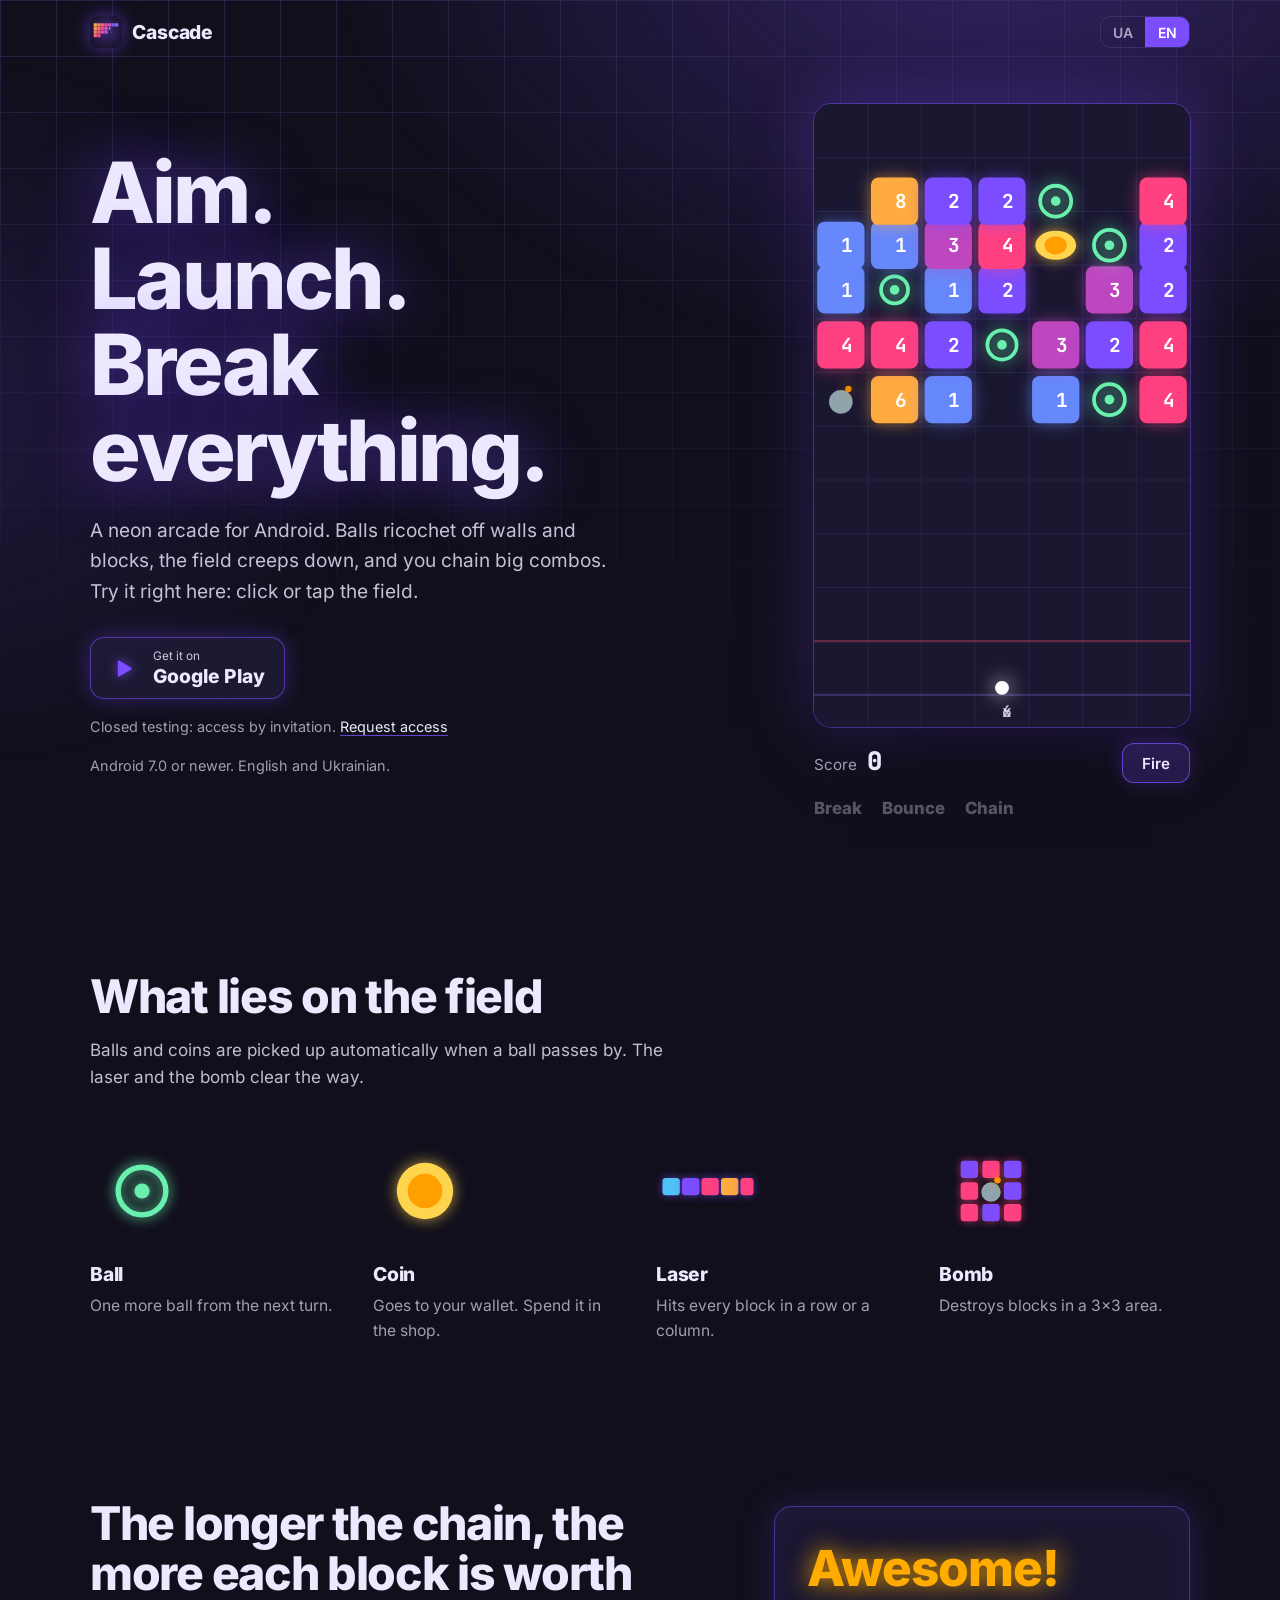
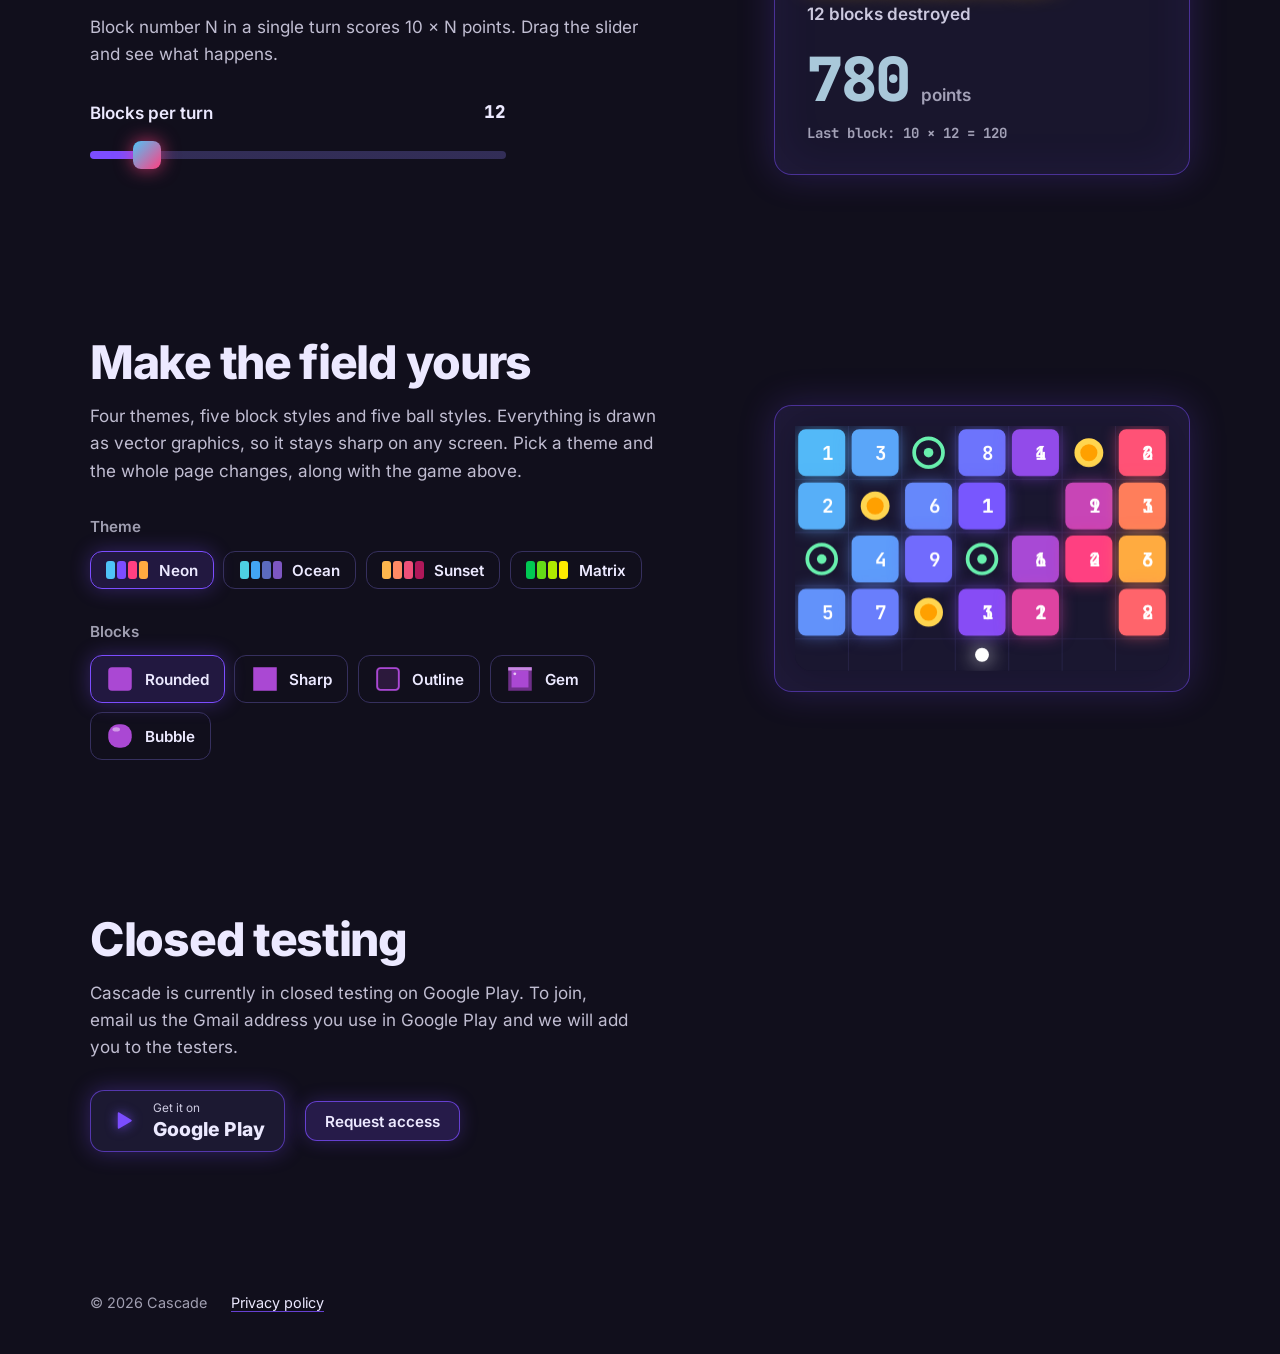
==== commit 55127a49: "Add Google Play link, closed-testing notice and request-access email button Co-Authored-By: Claude S" ====
--- a/index.html
+++ b/index.html
@@ -4,18 +4,18 @@
   <meta charset="utf-8">
   <meta name="viewport" content="width=device-width, initial-scale=1">
   <title>Cascade: Ламай і відбивай</title>
-  <meta name="description" content="Неонова аркада для Android: цілься, запускай кульки, ламай блоки й збирай комбо. 1500 рівнів і нескінченний режим. Скоро в Google Play.">
+  <meta name="description" content="Неонова аркада для Android: цілься, запускай кульки, ламай блоки й збирай комбо. 1500 рівнів і нескінченний режим. Закрите тестування в Google Play.">
   <meta name="theme-color" content="#110F1C">
   <meta property="og:type" content="website">
   <meta property="og:title" content="Cascade: Ламай і відбивай">
-  <meta property="og:description" content="Неонова аркада для Android: кульки, блоки й ланцюжки комбо. Скоро в Google Play.">
+  <meta property="og:description" content="Неонова аркада для Android: кульки, блоки й ланцюжки комбо. Закрите тестування в Google Play.">
   <meta property="og:image" content="https://witchdoctor90.github.io/cascade-game-shared/assets/img/og.png">
   <meta name="twitter:card" content="summary_large_image">
   <link rel="icon" type="image/png" sizes="64x64" href="assets/img/icon-64.png">
   <link rel="icon" type="image/png" sizes="192x192" href="assets/img/icon-192.png">
   <link rel="apple-touch-icon" href="assets/img/icon-180.png">
   <link rel="preload" href="assets/fonts/inter_extrabold.ttf" as="font" type="font/ttf" crossorigin>
-  <link rel="stylesheet" href="assets/css/site.css?v=2">
+  <link rel="stylesheet" href="assets/css/site.css?v=3">
 </head>
 <body>
   <div class="backdrop" aria-hidden="true"></div>
@@ -40,7 +40,8 @@
           <span data-i18n="hero.l3">Ламай усе.</span>
         </h1>
         <p class="lead" data-i18n="hero.lead">Неонова аркада для Android. Кульки відлітають від стін і блоків, поле повільно опускається, а ти збираєш ланцюжки. Спробуй просто тут: наведи на поле й клікни.</p>
-        <play-badge></play-badge>
+        <play-badge live href="https://play.google.com/store/apps/details?id=com.shadovvdev.cascade"></play-badge>
+        <p class="fine"><span data-i18n="hero.test">Закрите тестування: доступ за запрошенням.</span> <a href="#access" data-i18n="hero.request">Запросити доступ</a></p>
         <p class="fine" data-i18n="hero.fine">Android 7.0 і новіший. Українська та англійська мови.</p>
       </div>
 
@@ -156,10 +157,13 @@
       </div>
     </section>
 
-    <section class="sec closing">
-      <h2 data-i18n="closing.title">Скоро на Android</h2>
-      <p data-i18n="closing.lead">1500 рівнів, нескінченний режим і ланцюжки комбо. Cascade з'явиться в Google Play.</p>
-      <play-badge></play-badge>
+    <section class="sec closing" id="access">
+      <h2 data-i18n="closing.title">Закрите тестування</h2>
+      <p data-i18n="closing.lead">Cascade зараз у закритому тестуванні в Google Play. Щоб долучитися, напишіть нам зі своєю адресою Gmail, і ми додамо вас до тестувальників.</p>
+      <div class="closing-cta">
+        <play-badge live href="https://play.google.com/store/apps/details?id=com.shadovvdev.cascade"></play-badge>
+        <a class="btn" id="access-btn" href="mailto:mrvnalexandr@gmail.com" data-i18n="access.btn">Запросити доступ</a>
+      </div>
     </section>
   </main>
 
@@ -168,8 +172,8 @@
     <a href="privacy/" data-i18n="footer.privacy">Політика конфіденційності</a>
   </footer>
 
-  <script src="shared/play-badge.js?v=2" defer></script>
-  <script src="assets/js/cascade.js?v=2" defer></script>
-  <script src="assets/js/site.js?v=2" defer></script>
+  <script src="shared/play-badge.js?v=3" defer></script>
+  <script src="assets/js/cascade.js?v=3" defer></script>
+  <script src="assets/js/site.js?v=3" defer></script>
 </body>
 </html>
--- a/assets/css/site.css
+++ b/assets/css/site.css
@@ -251,6 +251,7 @@
 
 .btn:hover { background: color-mix(in srgb, var(--accent) 32%, transparent); box-shadow: 0 0 28px color-mix(in srgb, var(--accent) 50%, transparent); }
 .btn:active { transform: translateY(1px); }
+a.btn { display: inline-flex; align-items: center; text-decoration: none; }
 
 /* ---------------------------------------------------------------- sections */
 
@@ -471,6 +472,8 @@
 
 .closing { padding-bottom: clamp(4rem, 9vw, 8rem); }
 .closing p { max-width: 34rem; margin: 0 0 1.8rem; color: color-mix(in srgb, var(--text) 80%, transparent); }
+.closing-cta { display: flex; flex-wrap: wrap; align-items: center; gap: 1rem 1.25rem; }
+.fine a { color: var(--text); text-decoration-color: color-mix(in srgb, var(--accent) 80%, transparent); text-underline-offset: 3px; }
 
 .foot {
   max-width: var(--page);
